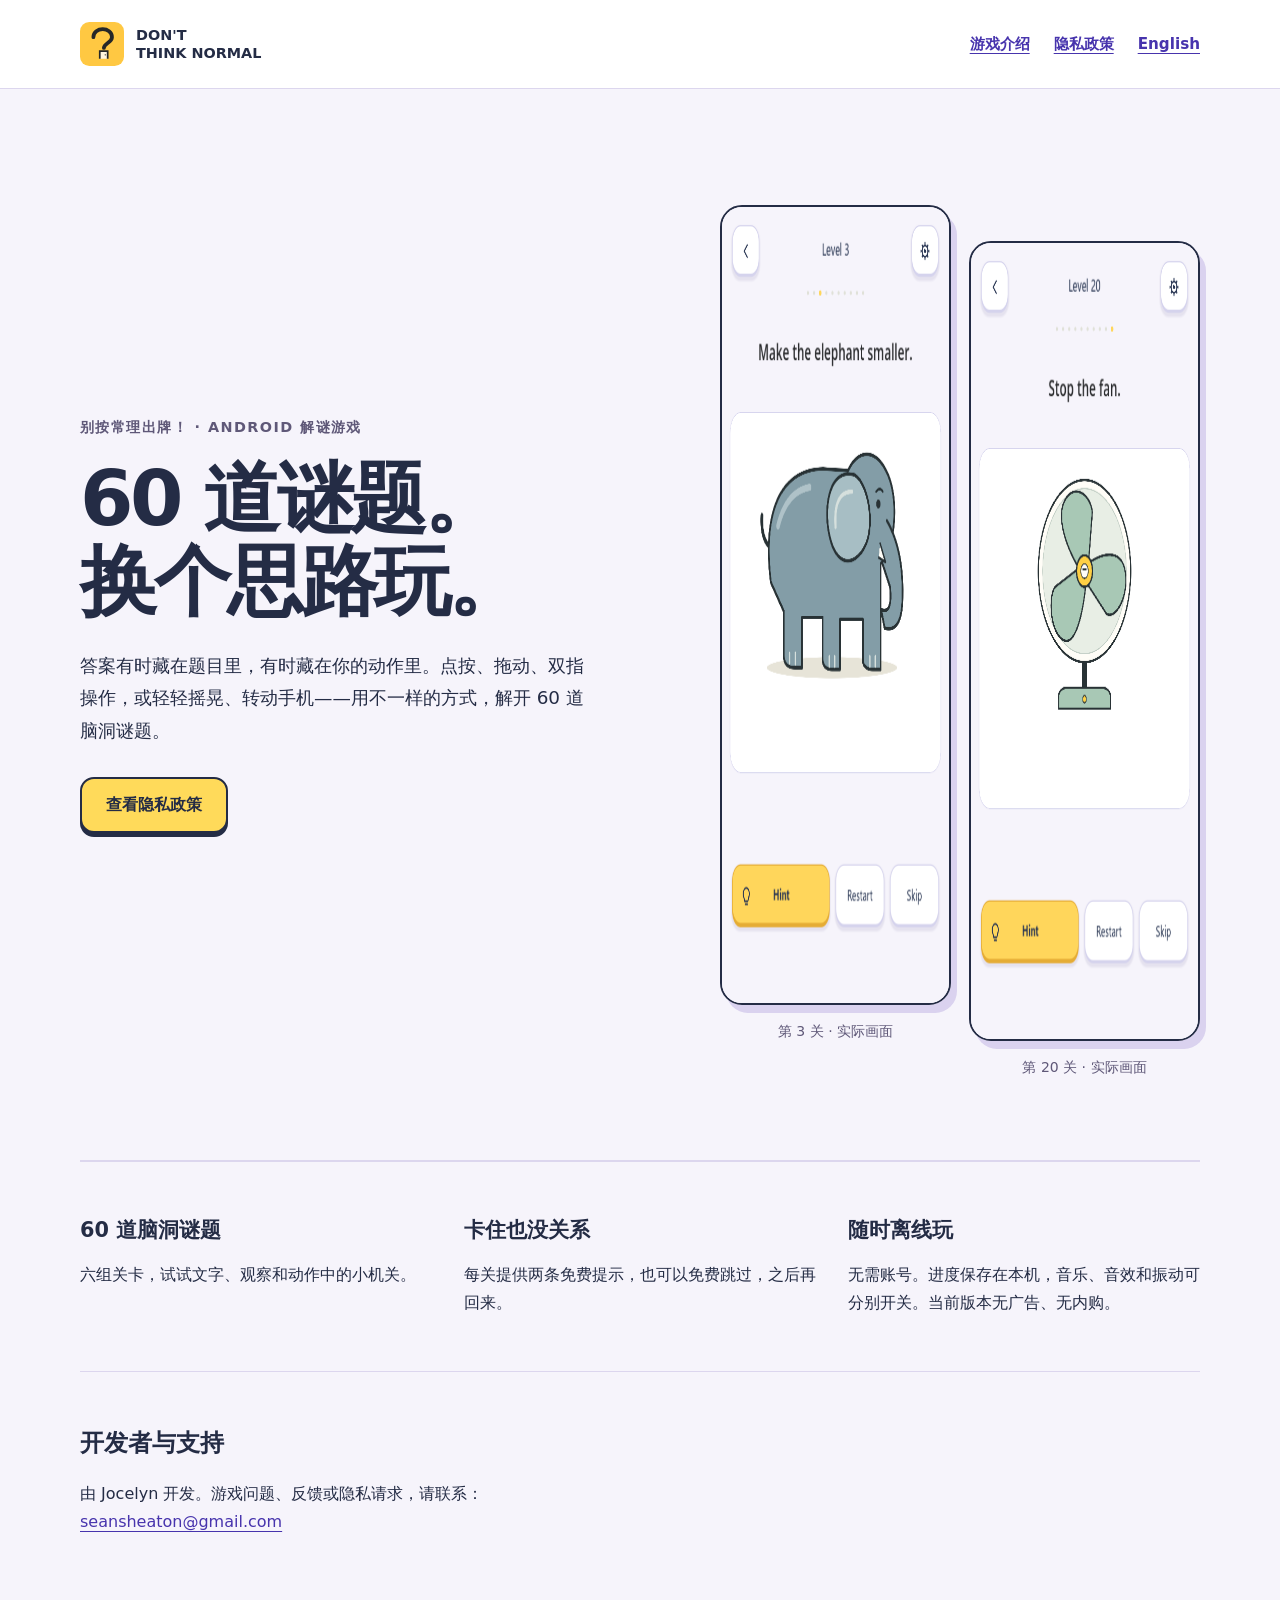
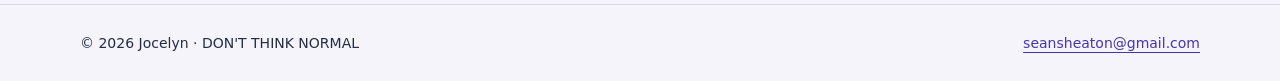
==== index-zh.html @ 7be57e1c "Publish game introduction and bilingual privacy policy" ====
<!doctype html>
<html lang="zh-CN"><head><meta charset="utf-8"><meta name="viewport" content="width=device-width,initial-scale=1"><title>别按常理出牌！ · Jocelyn</title><meta name="description" content="60 道脑洞谜题，点按、拖动、摇晃，换个思路找答案。Jocelyn 开发。"><meta name="theme-color" content="#ffc842"><link rel="icon" href="assets/icon.svg" type="image/svg+xml"><link rel="stylesheet" href="style.css"><link rel="canonical" href="https://zhanghaichao.github.io/dont-think-normal/index-zh.html"><link rel="alternate" hreflang="en" href="https://zhanghaichao.github.io/dont-think-normal/index.html"></head>
<body><a class="skip" href="#main">跳至正文</a><header><div class="wrap"><a class="brand" href="index-zh.html"><img src="assets/icon.svg" alt="" width="44" height="44"><span>DON'T<br>THINK NORMAL</span></a><nav aria-label="主导航"><a href="index-zh.html">游戏介绍</a><a href="privacy-zh.html">隐私政策</a><a href="index.html" lang="en">English</a></nav></div></header><main id="main" class="wrap"><section class="hero"><div><div class="eyebrow">别按常理出牌！ · Android 解谜游戏</div><h1>60 道谜题。<br>换个思路玩。</h1><p>答案有时藏在题目里，有时藏在你的动作里。点按、拖动、双指操作，或轻轻摇晃、转动手机——用不一样的方式，解开 60 道脑洞谜题。</p><a class="button" href="privacy-zh.html">查看隐私政策</a></div><div class="screens"><figure><img src="assets/level-3.png" alt="第 3 关实际画面：想办法让大象变小" width="450" height="800"><figcaption>第 3 关 · 实际画面</figcaption></figure><figure><img src="assets/level-20.png" alt="第 20 关实际画面：转动的风扇谜题" width="450" height="800"><figcaption>第 20 关 · 实际画面</figcaption></figure></div></section><section class="facts"><div><h2>60 道脑洞谜题</h2><p>六组关卡，试试文字、观察和动作中的小机关。</p></div><div><h2>卡住也没关系</h2><p>每关提供两条免费提示，也可以免费跳过，之后再回来。</p></div><div><h2>随时离线玩</h2><p>无需账号。进度保存在本机，音乐、音效和振动可分别开关。当前版本无广告、无内购。</p></div></section><section class="contact"><h2>开发者与支持</h2><p>由 Jocelyn 开发。游戏问题、反馈或隐私请求，请联系：<br><a href="mailto:seansheaton@gmail.com">seansheaton@gmail.com</a></p></section></main><footer><div class="wrap"><span>© 2026 Jocelyn · DON'T THINK NORMAL</span><a href="mailto:seansheaton@gmail.com">seansheaton@gmail.com</a></div></footer></body></html>
---- style.css ----
*{box-sizing:border-box}html{scroll-behavior:smooth}body{margin:0;background:#f6f4fb;color:#242c45;font:1rem/1.75 system-ui,-apple-system,'Segoe UI','Microsoft YaHei',sans-serif}a{color:#4734ad;text-underline-offset:4px}a:focus-visible{outline:3px solid #4734ad;outline-offset:5px}img{display:block;max-width:100%}.wrap{width:min(1120px,calc(100% - 40px));margin:auto}header{border-bottom:1px solid #dcd6ee;background:#fff}header .wrap{display:flex;align-items:center;justify-content:space-between;gap:24px;padding-block:22px}.brand{display:flex;align-items:center;gap:12px;text-decoration:none;color:#242c45;font-size:.9rem;font-weight:850;line-height:1.25}.brand img{width:44px;height:44px}nav{display:flex;gap:24px;flex-wrap:wrap}nav a{font-size:.95rem;font-weight:650}.hero{display:grid;grid-template-columns:1.2fr 1fr;gap:64px;align-items:center;padding-block:80px}.eyebrow{font-size:.9rem;font-weight:800;letter-spacing:.1em;text-transform:uppercase;color:#5f5878}h1{font-size:clamp(2.6rem,6vw,4.8rem);font-weight:900;letter-spacing:-.045em;line-height:1.08;margin:18px 0 26px}.hero p{max-width:510px;font-size:1.15rem}.button{display:inline-flex;padding:12px 24px;margin-top:12px;color:#242c45;background:#ffda5a;border:2px solid #242c45;border-radius:14px;box-shadow:0 4px 0 #242c45;text-decoration:none;font-weight:800}.screens{display:flex;gap:18px;align-items:center}.screens figure{width:50%;margin:0}.screens figure:nth-child(2){margin-top:72px}.screens img{width:100%;border:2px solid #242c45;border-radius:22px;box-shadow:6px 8px 0 #dad2ef}.screens figcaption{text-align:center;font-size:.875rem;margin-top:14px;color:#5f5878}.facts{display:grid;grid-template-columns:repeat(3,1fr);gap:32px;padding:38px 0 54px;border-top:2px solid #dcd6ee}.facts h2{font-size:1.3rem;line-height:1.3}.facts p{margin:0}.contact{padding:30px 0 52px;border-top:1px solid #dcd6ee}.contact h2{margin-bottom:8px}.legal{max-width:800px;margin:64px auto 72px}.legal h1{font-size:clamp(2.2rem,5vw,3.4rem)}.legal .intro{padding:20px 24px;border-left:5px solid #ffc842;background:white;border-radius:0 16px 16px 0}.legal h2{font-size:1.3rem;line-height:1.4;margin:36px 0 10px}.legal p{margin-top:0;overflow-wrap:anywhere}footer{padding:26px 0;border-top:1px solid #dcd6ee;font-size:.875rem}footer .wrap{display:flex;justify-content:space-between;gap:16px;flex-wrap:wrap}.skip{position:absolute;left:16px;top:-100px;background:white;padding:10px;z-index:2}.skip:focus{top:10px}@media(max-width:720px){header .wrap{align-items:flex-start;gap:16px}nav{gap:10px 18px;justify-content:flex-end}.hero{grid-template-columns:1fr;gap:26px;padding-block:44px}.hero h1{max-width:520px}.hero p{font-size:1.05rem}.screens{max-width:460px;margin:0 auto;gap:20px}.screens figure:nth-child(2){margin-top:40px}.facts{grid-template-columns:1fr;gap:16px;padding-block:28px}.facts h2{margin-bottom:6px}.legal{margin-top:36px}.brand span{max-width:116px}}@media(prefers-reduced-motion:reduce){html{scroll-behavior:auto}}
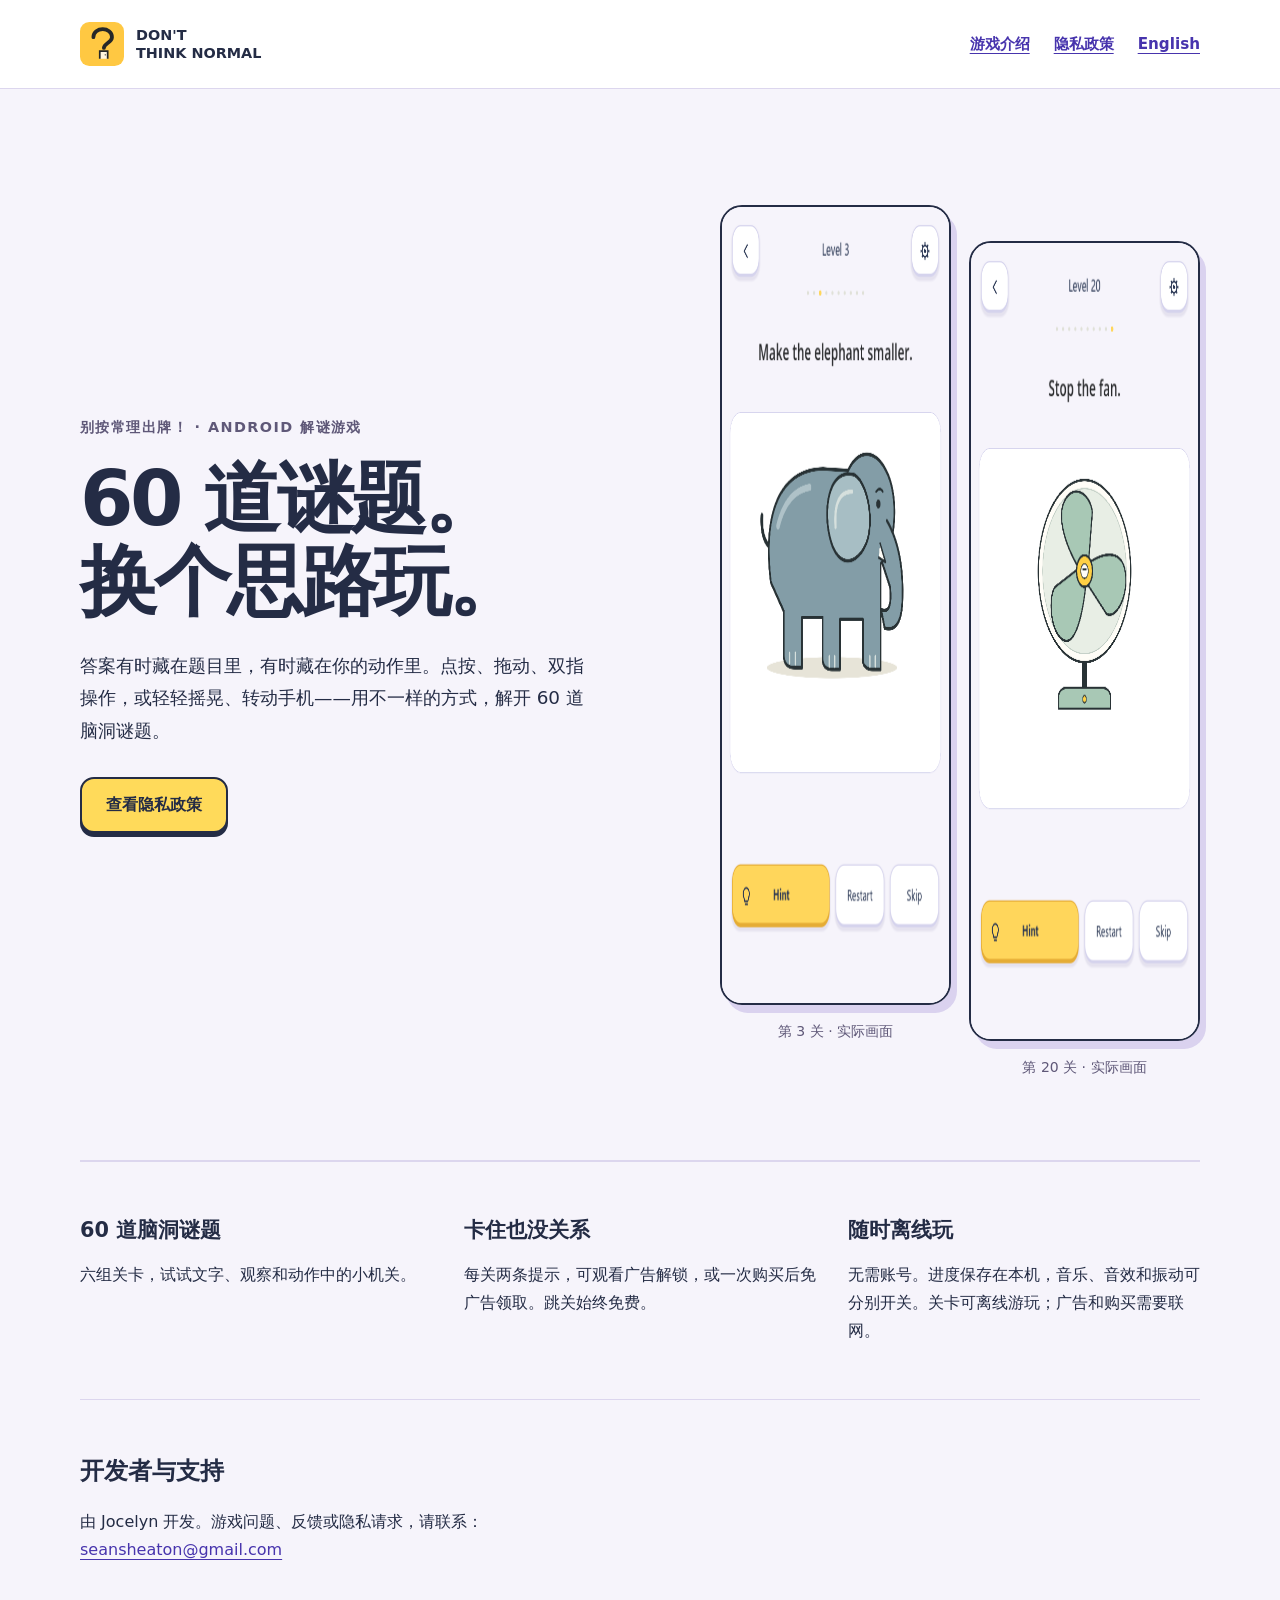
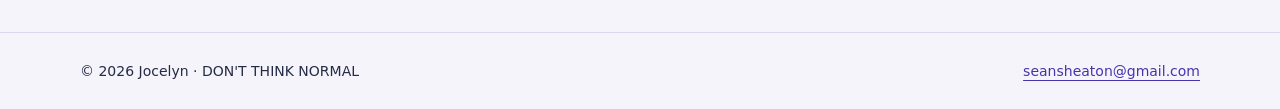
==== commit 1210b697: "Explain rewarded ads, privacy choices and one-time ad-free hints" ====
--- a/index-zh.html
+++ b/index-zh.html
@@ -1,3 +1,3 @@
 <!doctype html>
 <html lang="zh-CN"><head><meta charset="utf-8"><meta name="viewport" content="width=device-width,initial-scale=1"><title>别按常理出牌！ · Jocelyn</title><meta name="description" content="60 道脑洞谜题，点按、拖动、摇晃，换个思路找答案。Jocelyn 开发。"><meta name="theme-color" content="#ffc842"><link rel="icon" href="assets/icon.svg" type="image/svg+xml"><link rel="stylesheet" href="style.css"><link rel="canonical" href="https://zhanghaichao.github.io/dont-think-normal/index-zh.html"><link rel="alternate" hreflang="en" href="https://zhanghaichao.github.io/dont-think-normal/index.html"></head>
-<body><a class="skip" href="#main">跳至正文</a><header><div class="wrap"><a class="brand" href="index-zh.html"><img src="assets/icon.svg" alt="" width="44" height="44"><span>DON'T<br>THINK NORMAL</span></a><nav aria-label="主导航"><a href="index-zh.html">游戏介绍</a><a href="privacy-zh.html">隐私政策</a><a href="index.html" lang="en">English</a></nav></div></header><main id="main" class="wrap"><section class="hero"><div><div class="eyebrow">别按常理出牌！ · Android 解谜游戏</div><h1>60 道谜题。<br>换个思路玩。</h1><p>答案有时藏在题目里，有时藏在你的动作里。点按、拖动、双指操作，或轻轻摇晃、转动手机——用不一样的方式，解开 60 道脑洞谜题。</p><a class="button" href="privacy-zh.html">查看隐私政策</a></div><div class="screens"><figure><img src="assets/level-3.png" alt="第 3 关实际画面：想办法让大象变小" width="450" height="800"><figcaption>第 3 关 · 实际画面</figcaption></figure><figure><img src="assets/level-20.png" alt="第 20 关实际画面：转动的风扇谜题" width="450" height="800"><figcaption>第 20 关 · 实际画面</figcaption></figure></div></section><section class="facts"><div><h2>60 道脑洞谜题</h2><p>六组关卡，试试文字、观察和动作中的小机关。</p></div><div><h2>卡住也没关系</h2><p>每关提供两条免费提示，也可以免费跳过，之后再回来。</p></div><div><h2>随时离线玩</h2><p>无需账号。进度保存在本机，音乐、音效和振动可分别开关。当前版本无广告、无内购。</p></div></section><section class="contact"><h2>开发者与支持</h2><p>由 Jocelyn 开发。游戏问题、反馈或隐私请求，请联系：<br><a href="mailto:seansheaton@gmail.com">seansheaton@gmail.com</a></p></section></main><footer><div class="wrap"><span>© 2026 Jocelyn · DON'T THINK NORMAL</span><a href="mailto:seansheaton@gmail.com">seansheaton@gmail.com</a></div></footer></body></html>+<body><a class="skip" href="#main">跳至正文</a><header><div class="wrap"><a class="brand" href="index-zh.html"><img src="assets/icon.svg" alt="" width="44" height="44"><span>DON'T<br>THINK NORMAL</span></a><nav aria-label="主导航"><a href="index-zh.html">游戏介绍</a><a href="privacy-zh.html">隐私政策</a><a href="index.html" lang="en">English</a></nav></div></header><main id="main" class="wrap"><section class="hero"><div><div class="eyebrow">别按常理出牌！ · Android 解谜游戏</div><h1>60 道谜题。<br>换个思路玩。</h1><p>答案有时藏在题目里，有时藏在你的动作里。点按、拖动、双指操作，或轻轻摇晃、转动手机——用不一样的方式，解开 60 道脑洞谜题。</p><a class="button" href="privacy-zh.html">查看隐私政策</a></div><div class="screens"><figure><img src="assets/level-3.png" alt="第 3 关实际画面：想办法让大象变小" width="450" height="800"><figcaption>第 3 关 · 实际画面</figcaption></figure><figure><img src="assets/level-20.png" alt="第 20 关实际画面：转动的风扇谜题" width="450" height="800"><figcaption>第 20 关 · 实际画面</figcaption></figure></div></section><section class="facts"><div><h2>60 道脑洞谜题</h2><p>六组关卡，试试文字、观察和动作中的小机关。</p></div><div><h2>卡住也没关系</h2><p>每关两条提示，可观看广告解锁，或一次购买后免广告领取。跳关始终免费。</p></div><div><h2>随时离线玩</h2><p>无需账号。进度保存在本机，音乐、音效和振动可分别开关。关卡可离线游玩；广告和购买需要联网。</p></div></section><section class="contact"><h2>开发者与支持</h2><p>由 Jocelyn 开发。游戏问题、反馈或隐私请求，请联系：<br><a href="mailto:seansheaton@gmail.com">seansheaton@gmail.com</a></p></section></main><footer><div class="wrap"><span>© 2026 Jocelyn · DON'T THINK NORMAL</span><a href="mailto:seansheaton@gmail.com">seansheaton@gmail.com</a></div></footer></body></html>
